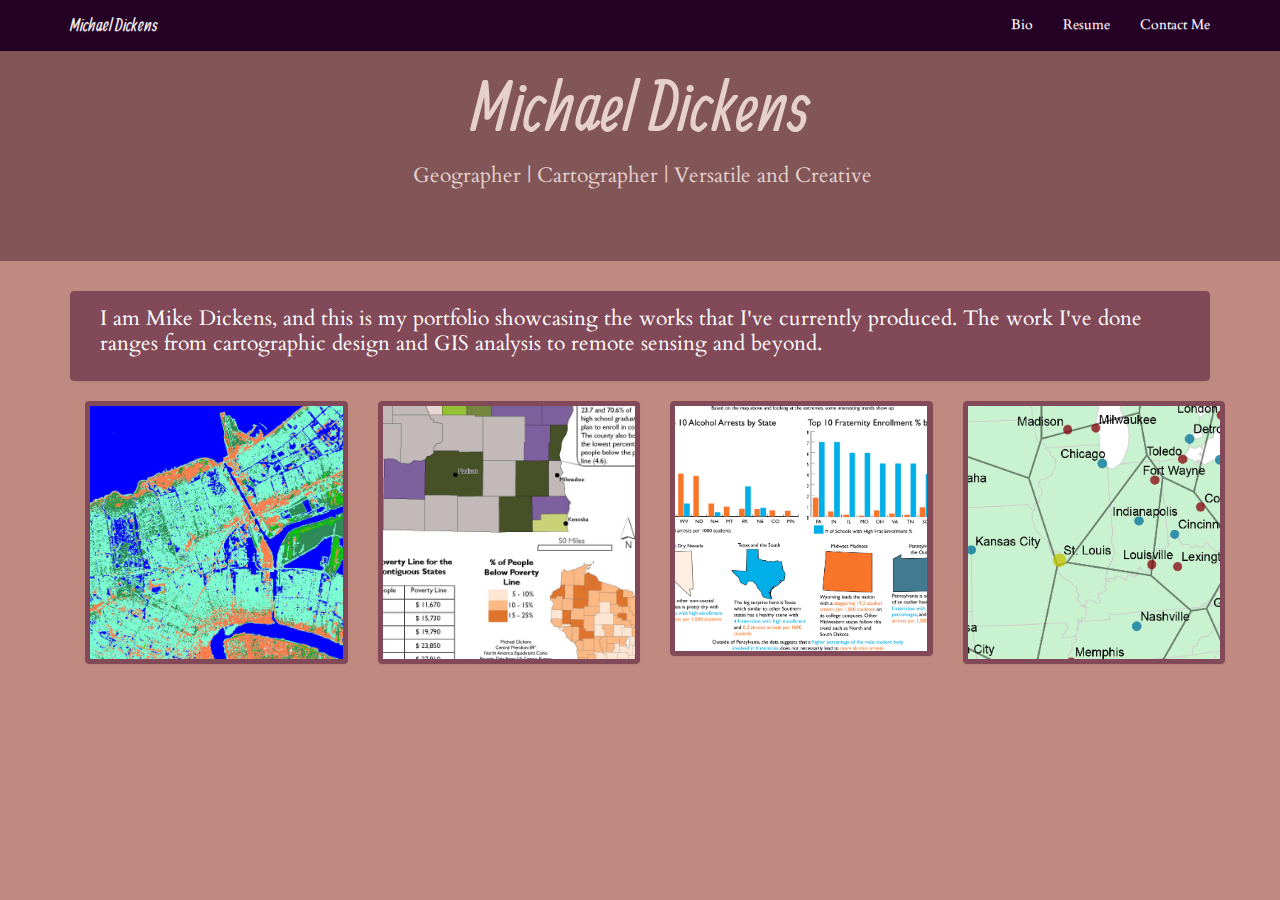
==== index.html @ cac533a3 "Sack revisions" ====
<!DOCTYPE html>
	<html lang="en">

		<head>
				<meta charset="utf-8">
				<meta name="viewport" content="width=device-width, initial-scale=1"/>
				<meta name="keywords" content="maps, cartography"/>
				<title>Michael Dickens</title>

				<link rel="stylesheet" href= "css/bootstrap.min.css">
				<link rel="stylesheet" href= "css/bootstrap-theme.min.css">
				
				<link href='http://fonts.googleapis.com/css?family=Allan:bold' rel='stylesheet' type='text/css'>
				<link href='http://fonts.googleapis.com/css?family=Cardo' rel='stylesheet' type='text/css'>

				<link rel="stylesheet" href= "css/style.css">

		</head>

		<body>
		
		<body>
		
		<nav class="navbar navbar-custom navbar-fixed-top main-navbar"> <!--Creates navbar-->
			<div class="container">
				<div class="navbar-header"> <!--Creates the navbar header-->
					<button type="button" class="navbar-toggle collapsed" data-toggle="collapse"
					data-target="#navbar" aria-expanded="false" aria-controls="navbar">
						<span class="sr-only">Toggle navigation</span> <!--Used for screen
						readers for accessibility-->
						<span class="glyphicon glyphicon-menu-hamburger"></span>
						<span class="menu">Menu</span>
					</button> <!--Hamburger button for smaller devices-->
					<a class="navbar-brand" href="index.html">Michael Dickens</a> <!--Your website
					brand name-->
				</div>
				<div id="navbar" class="collapse navbar-collapse"> <!--Links in navbar-->
				<ul class="nav navbar-nav navbar-right"> <!-- Unordered list for links on navbar -->
					<li><a href="about.html">Bio</a></li>
					<li><a href="resume.html">Resume</a></li>
					<li><a href="contact.html">Contact Me</a></li>
				</ul>
				</div> <!-- end .navbar-collapse -->
			</div> <!-- end .container -->
		</nav> <!-- end navigation bar -->

		<div class="jumbotron">
			<div class="container">
						<h2>Michael Dickens</h2>
						<p>Geographer | Cartographer | Versatile and Creative</p>
			</div>
		</div>

					<div class="container">
				<div class="row">
					<div class="col-md-12 col-xs-12">
						<div class="thumbnail portfolio-thumbnail">
							<p>
								I am Mike Dickens, and this is my portfolio showcasing the works that I've currently produced. The work I've done ranges from cartographic design and GIS analysis to remote sensing and beyond.
								</p>
							</div>
						</div>
				</div>

		<div class="container">
			<div class ="row">
				<div class="col-md-3" "col-xs-6">
					<div class="thumbnail portfolio-thumbnail">
						<a href="ML.html"> <img src="assets/ML.jpg" alt="Maximum Likihood Classification of New Orleans Post-Katrina"></img>
					</a>
					</div>
				</div>
				<div class="col-md-3" "col-xs-6">
					<div class="thumbnail portfolio-thumbnail">
						<a href="Fin.html">
						<img src="assets/Fin_Thumb.jpg"></img>
						</a>
					</div>
				</div>
				<div class="col-md-3" "col-xs-6">
					<div class="thumbnail portfolio-thumbnail">
					<a href="info.html">
						<img src="assets/info_t.jpg" alt="An Animal House?">
					</a>
					</div>
				</div>
				<div class="col-md-3" "col-xs-6">
					<div class="thumbnail portfolio-thumbnail">
					<a href="CPT.html">
						<img src="assets/CPT_Thumb.jpg" alt="A Hypothetical St. Louis to Los Angeles Relocation">
					</a>
					</div>
				</div>
			</div>
		</div>

		<script type="text/javascript" src="lib/jquery-1.11.3.js"></script>
		<script type="text/javascript" src="js/bootstrap.min.js"></script>

		</body>

	</html>
---- css/style.css ----
body {
    
    background-color: #c08a81;
}

h2{
 font-family: 'Allan', Helvetica, Arial, sans-serif;
 font-size: 70px;
 line-height: 75px;
 color: white;
 padding-left: 20px;
padding-right: 20px;
}

h3{
 font-family: 'Allan', Helvetica, Arial, sans-serif;
 font-size: 40px;
 line-height: 75px;
 color: white;
 padding-left: 20px;
padding-right: 20px;
}

p {
 font-family: 'Cardo', Georgia, Times, serif;
 font-size: 21px;
 line-height: 25px;
 color: white;
 padding-top: 10px;
 padding-bottom: 10px;
padding-left: 25px;
padding-right: 20px;
}

.navbar-custom{
	background-color: #260126;
}
.navbar-custom .navbar-nav > li > a {
    font-family: 'Cardo', Georgia, Times, serif;
    color:#fff;
}
.navbar-custom .navbar-nav > .active > a, .navbar-nav > .active > a:hover, .navbar-nav > .active > a:focus {
    color: #59323C;
    background-color: #59323C;
    }
.navbar-custom .navbar-brand {
	font-family: 'Allan', Helvetica, Arial, sans-serif;
    color:#eeeeee;
}

.index_txt {
 background-color: #824a59;
 border-color: #824a59;
 }

.portfolio-thumbnail {
 background-color: #824a59;
 border-color: #824a59;
 }

 .jumbotron {
  background-color: #59323C;
  text-align: center;
  color:#fff;
  opacity: 0.6;
 }
 .jumbotron h2 {
 	font-size: 70px;
 	color:#fff;
 }
.jumbotron h3 {
    font-size: 50px;
    color: #fff
    ;
}
 }
 .jumbotron p {
 	font-size: 24px;
 	color:#fff;
 }

 .menu{
    color:white;
 }
 .glyphicon-menu-hamburger{
    color:white;
 }
 .Resume-box {
 background-color: #824a59;
 border-color:#824a59;
 }

 .Resume-box h3{
    text-align: center;
    color: white;
    padding-bottom: 10px;
    padding-left: 5px;
    padding-right: 5px;
 }
 .Resume-box h4{
font-size: 24px;
color: white;
padding-bottom: 10px;
padding-left: 5px;
padding-right: 5px;
 }
 .Resume-box ul{
    font-size: 18px;
    color: white;
    padding-bottom: 10px;
 }
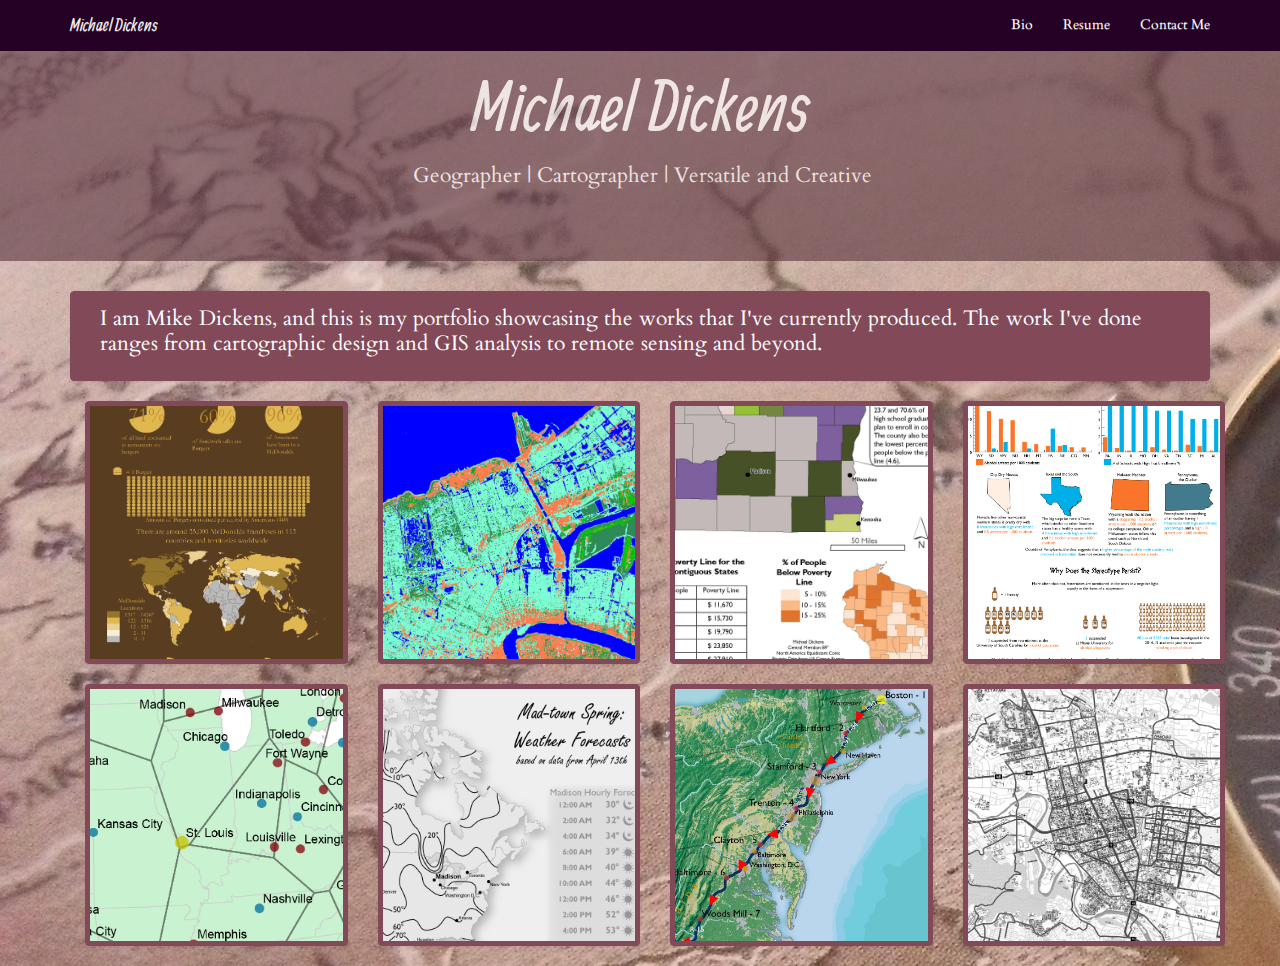
==== commit 789fdc41: "Added some things" ====
--- a/index.html
+++ b/index.html
@@ -61,9 +61,14 @@
 							</div>
 						</div>
 				</div>
-
 		<div class="container">
 			<div class ="row">
+				<div class="col-md-3" "col-xs-6">
+					<div class="thumbnail portfolio-thumbnail">
+						<a href="Burg.html"> <img src="assets/burg_thumb.png" alt="Burger Infographic"></img>
+						</a>
+					</div>
+				</div>
 				<div class="col-md-3" "col-xs-6">
 					<div class="thumbnail portfolio-thumbnail">
 						<a href="ML.html"> <img src="assets/ML.jpg" alt="Maximum Likihood Classification of New Orleans Post-Katrina"></img>
@@ -80,7 +85,7 @@
 				<div class="col-md-3" "col-xs-6">
 					<div class="thumbnail portfolio-thumbnail">
 					<a href="info.html">
-						<img src="assets/info_t.jpg" alt="An Animal House?">
+						<img src="assets/int.png" alt="An Animal House?">
 					</a>
 					</div>
 				</div>
@@ -91,6 +96,26 @@
 					</a>
 					</div>
 				</div>
+				<div class="col-md-3" "col-xs-6">
+					<div class="thumbnail portfolio-thumbnail">
+					<a href="weather.html">
+						<img src="assets/weather_thumb.jpg" alt="Mad-town Spring">
+					</a>
+					</div>
+				</div>
+			<div class="col-md-3" "col-xs-6">
+				<div class="thumbnail portfolio-thumbnail">
+					<a href="gabt.html">
+						<img src="assets/GABT_t.jpg" alt="Great American Burger Tour">
+					</a>
+				</div>
+			</div>
+			<div class="col-md-3" "col-xs-6">
+				<div class="thumbnail portfolio-thumbnail">
+					<a href="JJBA.html">
+						<img src="assets/JJBA_t.jpg" alt="JoJo's Bizzare Map">
+					</a>
+				</div>
 			</div>
 		</div>
 
--- a/css/style.css
+++ b/css/style.css
@@ -1,6 +1,6 @@
 body {
     
-    background-color: #c08a81;
+    background-image: url("bkg.jpg");
 }
 
 h2{
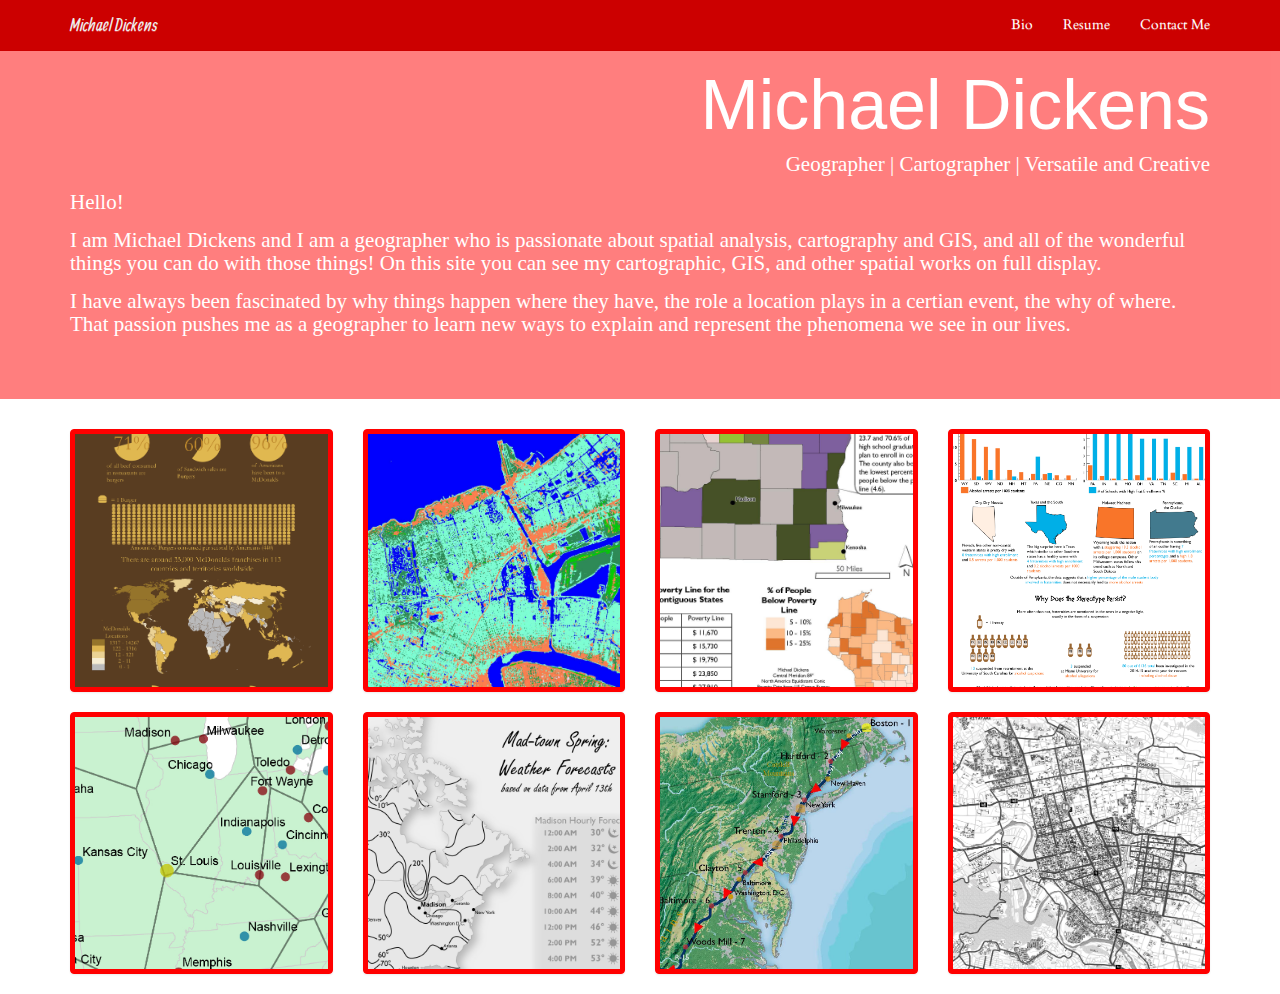
==== commit 4bc852c5: "Aesthetic improvements" ====
--- a/index.html
+++ b/index.html
@@ -49,18 +49,19 @@
 						<h2>Michael Dickens</h2>
 						<p>Geographer | Cartographer | Versatile and Creative</p>
 			</div>
+			<div class="container" align="left">
+							<p>
+								Hello!
+</p><p>
+								I am Michael Dickens and I am a geographer who is passionate about spatial analysis, cartography and GIS, and all of the wonderful things you can do with those things!
+								On this site you can see my cartographic, GIS, and other spatial works on full display.
+								</p>
+								<p>
+								I have always been fascinated by why things happen where they have, the role a location plays in a certian event, the why of where. That passion pushes me as a geographer to learn new ways to explain and represent the phenomena we see in our lives.
+								</p>
+			</div>
 		</div>
 
-					<div class="container">
-				<div class="row">
-					<div class="col-md-12 col-xs-12">
-						<div class="thumbnail portfolio-thumbnail">
-							<p>
-								I am Mike Dickens, and this is my portfolio showcasing the works that I've currently produced. The work I've done ranges from cartographic design and GIS analysis to remote sensing and beyond.
-								</p>
-							</div>
-						</div>
-				</div>
 		<div class="container">
 			<div class ="row">
 				<div class="col-md-3" "col-xs-6">
--- a/css/style.css
+++ b/css/style.css
@@ -1,48 +1,60 @@
 body {
     
-    background-image: url("bkg.jpg");
+    /* background-image: url("jj.jpg"); */
+    background-color: white
 }
 
 h2{
- font-family: 'Allan', Helvetica, Arial, sans-serif;
+ font-family: Century Gothic, sans-serif;
  font-size: 70px;
  line-height: 75px;
  color: white;
- padding-left: 20px;
-padding-right: 20px;
 }
 
-h3{
- font-family: 'Allan', Helvetica, Arial, sans-serif;
- font-size: 40px;
- line-height: 75px;
- color: white;
- padding-left: 20px;
-padding-right: 20px;
+h1 {
+    font-family: Garamond, Baskerville, 'Baskerville Old Face', 'Hoefler Text', 'Times New Roman', serif;
+    font-size: 23px;
+    font-style: normal;
+    font-variant: normal;
+    font-weight: 500;
+    line-height: 23px;
+    color: white;
 }
-
+h3 {
+    font-family: Garamond, Baskerville, 'Baskerville Old Face', 'Hoefler Text', 'Times New Roman', serif;
+    font-size: 17px;
+    font-style: normal;
+    font-variant: normal;
+    font-weight: 500;
+    line-height: 23px;
+    color: white;
+}
 p {
- font-family: 'Cardo', Georgia, Times, serif;
- font-size: 21px;
- line-height: 25px;
- color: white;
- padding-top: 10px;
- padding-bottom: 10px;
-padding-left: 25px;
-padding-right: 20px;
+    font-family: Garamond, Baskerville, 'Baskerville Old Face', 'Hoefler Text', 'Times New Roman', serif;
+    font-size: 23px;
+    font-style: normal;
+    font-variant: normal;
+    font-weight: 400;
+    line-height: 23px;
+    color: white;
 }
 
 .navbar-custom{
-	background-color: #260126;
+	background-color: #cc0000;
 }
 .navbar-custom .navbar-nav > li > a {
     font-family: 'Cardo', Georgia, Times, serif;
     color:#fff;
 }
-.navbar-custom .navbar-nav > .active > a, .navbar-nav > .active > a:hover, .navbar-nav > .active > a:focus {
-    color: #59323C;
-    background-color: #59323C;
-    }
+.navbar-custom .navbar-nav > li > a:hover,
+.navbar-custom .navbar-nav > li > a:focus {
+    color:  #260126;
+}
+
+.navbar-custom > a:hover{
+    background-color: #ff6666;
+}
+
 .navbar-custom .navbar-brand {
 	font-family: 'Allan', Helvetica, Arial, sans-serif;
     color:#eeeeee;
@@ -54,15 +66,19 @@
  }
 
 .portfolio-thumbnail {
- background-color: #824a59;
- border-color: #824a59;
+ background-color: red;
+ border-color: red;
  }
 
+.portfolio-thumbnail:hover{
+    background-color: #ff6666;
+    border-color: #ff6666;
+}
+
  .jumbotron {
-  background-color: #59323C;
-  text-align: center;
-  color:#fff;
-  opacity: 0.6;
+  background-color: red;
+  text-align: right;
+  opacity: 0.50;
  }
  .jumbotron h2 {
  	font-size: 70px;
@@ -86,13 +102,15 @@
     color:white;
  }
  .Resume-box {
- background-color: #824a59;
- border-color:#824a59;
+ background-color: red;
+ border-color:red;
  }
 
  .Resume-box h3{
+    font-size: 30px;
     text-align: center;
     color: white;
+    padding-top: 10px;
     padding-bottom: 10px;
     padding-left: 5px;
     padding-right: 5px;
@@ -100,7 +118,7 @@
  .Resume-box h4{
 font-size: 24px;
 color: white;
-padding-bottom: 10px;
+
 padding-left: 5px;
 padding-right: 5px;
  }
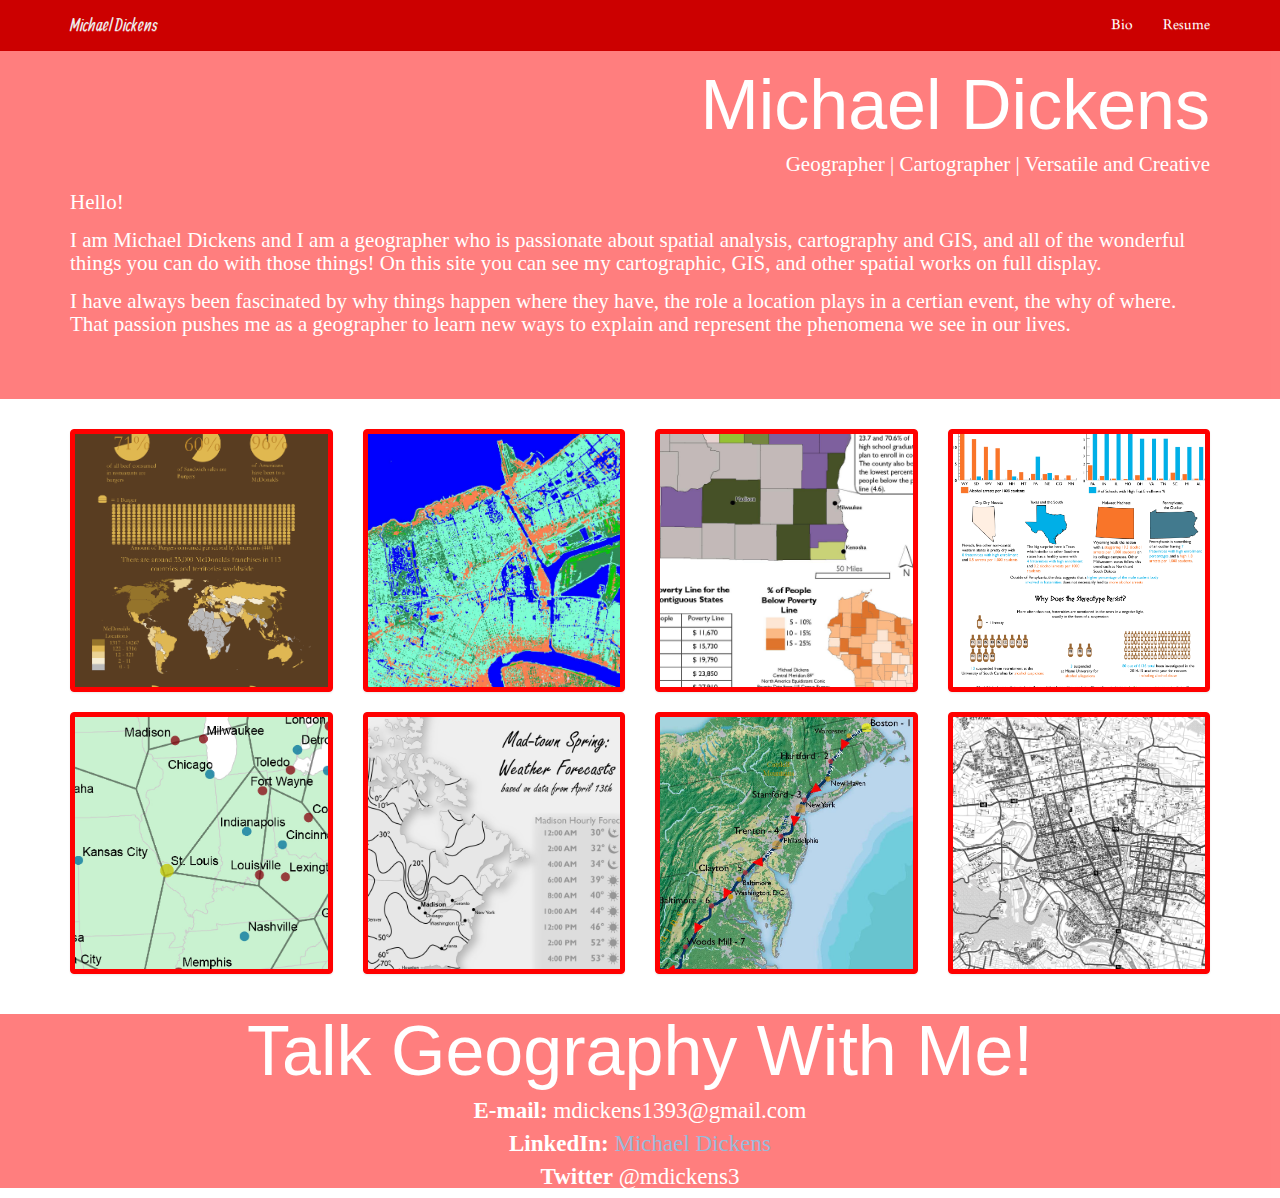
==== commit 8dfb2f36: "Pre-DL_meeting" ====
--- a/index.html
+++ b/index.html
@@ -9,7 +9,7 @@
 
 				<link rel="stylesheet" href= "css/bootstrap.min.css">
 				<link rel="stylesheet" href= "css/bootstrap-theme.min.css">
-				
+
 				<link href='http://fonts.googleapis.com/css?family=Allan:bold' rel='stylesheet' type='text/css'>
 				<link href='http://fonts.googleapis.com/css?family=Cardo' rel='stylesheet' type='text/css'>
 
@@ -18,9 +18,9 @@
 		</head>
 
 		<body>
-		
+
 		<body>
-		
+
 		<nav class="navbar navbar-custom navbar-fixed-top main-navbar"> <!--Creates navbar-->
 			<div class="container">
 				<div class="navbar-header"> <!--Creates the navbar header-->
@@ -38,7 +38,6 @@
 				<ul class="nav navbar-nav navbar-right"> <!-- Unordered list for links on navbar -->
 					<li><a href="about.html">Bio</a></li>
 					<li><a href="resume.html">Resume</a></li>
-					<li><a href="contact.html">Contact Me</a></li>
 				</ul>
 				</div> <!-- end .navbar-collapse -->
 			</div> <!-- end .container -->
@@ -119,10 +118,17 @@
 				</div>
 			</div>
 		</div>
+	</div>
+		<footer class = "footermain">
+				<h2>Talk Geography With Me!</h2>
+				<p> <strong>E-mail:</strong> mdickens1393@gmail.com </p>
+				<p> <strong>LinkedIn:</strong> <a href="https://www.linkedin.com/in/michael-dickens-a6059a78" > Michael Dickens </a></p>
+				<p><strong>Twitter</strong> @mdickens3</p>
+		</footer>
 
 		<script type="text/javascript" src="lib/jquery-1.11.3.js"></script>
 		<script type="text/javascript" src="js/bootstrap.min.js"></script>
 
 		</body>
 
-	</html>+	</html>
--- a/css/style.css
+++ b/css/style.css
@@ -1,5 +1,5 @@
 body {
-    
+
     /* background-image: url("jj.jpg"); */
     background-color: white
 }
@@ -70,6 +70,17 @@
  border-color: red;
  }
 
+
+.thumbnail img {
+ height: 100%;
+    width: 100%;
+}
+
+ .maincontain {
+  background-color: red;
+  border-color: red;
+  }
+
 .portfolio-thumbnail:hover{
     background-color: #ff6666;
     border-color: #ff6666;
@@ -93,6 +104,13 @@
  .jumbotron p {
  	font-size: 24px;
  	color:#fff;
+ }
+
+ .footermain{
+   background-color: red;
+   text-align: center;
+   opacity: 0.50;
+   width: 100%
  }
 
  .menu{
@@ -126,4 +144,4 @@
     font-size: 18px;
     color: white;
     padding-bottom: 10px;
- }+ }
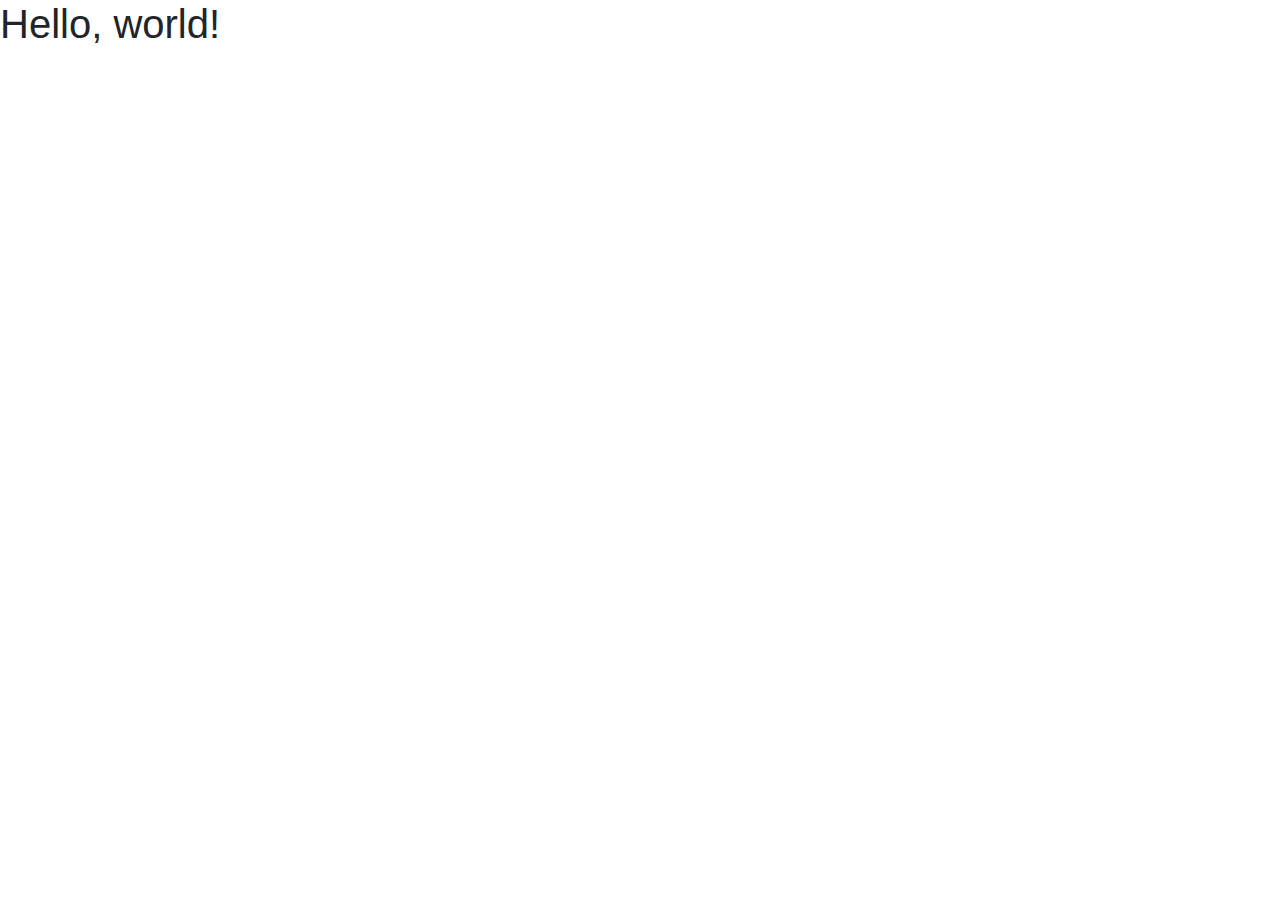
==== commit f7779a77: "Blow-up current web code" ====
--- a/index.html
+++ b/index.html
@@ -1,134 +1,22 @@
-<!DOCTYPE html>
-	<html lang="en">
+<!doctype html>
+<html lang="en">
+  <head>
+    <!-- Required meta tags -->
+    <meta charset="utf-8">
+    <meta name="viewport" content="width=device-width, initial-scale=1, shrink-to-fit=no">
 
-		<head>
-				<meta charset="utf-8">
-				<meta name="viewport" content="width=device-width, initial-scale=1"/>
-				<meta name="keywords" content="maps, cartography"/>
-				<title>Michael Dickens</title>
+    <!-- Bootstrap CSS -->
+    <link rel="stylesheet" href="https://maxcdn.bootstrapcdn.com/bootstrap/4.0.0/css/bootstrap.min.css" integrity="sha384-Gn5384xqQ1aoWXA+058RXPxPg6fy4IWvTNh0E263XmFcJlSAwiGgFAW/dAiS6JXm" crossorigin="anonymous">
 
-				<link rel="stylesheet" href= "css/bootstrap.min.css">
-				<link rel="stylesheet" href= "css/bootstrap-theme.min.css">
+    <title>Michael Dickens</title>
+  </head>
+  <body>
+    <h1>Hello, world!</h1>
 
-				<link href='http://fonts.googleapis.com/css?family=Allan:bold' rel='stylesheet' type='text/css'>
-				<link href='http://fonts.googleapis.com/css?family=Cardo' rel='stylesheet' type='text/css'>
-
-				<link rel="stylesheet" href= "css/style.css">
-
-		</head>
-
-		<body>
-
-		<body>
-
-		<nav class="navbar navbar-custom navbar-fixed-top main-navbar"> <!--Creates navbar-->
-			<div class="container">
-				<div class="navbar-header"> <!--Creates the navbar header-->
-					<button type="button" class="navbar-toggle collapsed" data-toggle="collapse"
-					data-target="#navbar" aria-expanded="false" aria-controls="navbar">
-						<span class="sr-only">Toggle navigation</span> <!--Used for screen
-						readers for accessibility-->
-						<span class="glyphicon glyphicon-menu-hamburger"></span>
-						<span class="menu">Menu</span>
-					</button> <!--Hamburger button for smaller devices-->
-					<a class="navbar-brand" href="index.html">Michael Dickens</a> <!--Your website
-					brand name-->
-				</div>
-				<div id="navbar" class="collapse navbar-collapse"> <!--Links in navbar-->
-				<ul class="nav navbar-nav navbar-right"> <!-- Unordered list for links on navbar -->
-					<li><a href="about.html">Bio</a></li>
-					<li><a href="resume.html">Resume</a></li>
-				</ul>
-				</div> <!-- end .navbar-collapse -->
-			</div> <!-- end .container -->
-		</nav> <!-- end navigation bar -->
-
-		<div class="jumbotron">
-			<div class="container">
-						<h2>Michael Dickens</h2>
-						<p>Geographer | Cartographer | Versatile and Creative</p>
-			</div>
-			<div class="container" align="left">
-							<p>
-								Hello!
-</p><p>
-								I am Michael Dickens and I am a geographer who is passionate about spatial analysis, cartography and GIS, and all of the wonderful things you can do with those things!
-								On this site you can see my cartographic, GIS, and other spatial works on full display.
-								</p>
-								<p>
-								I have always been fascinated by why things happen where they have, the role a location plays in a certian event, the why of where. That passion pushes me as a geographer to learn new ways to explain and represent the phenomena we see in our lives.
-								</p>
-			</div>
-		</div>
-
-		<div class="container">
-			<div class ="row">
-				<div class="col-md-3" "col-xs-6">
-					<div class="thumbnail portfolio-thumbnail">
-						<a href="Burg.html"> <img src="assets/burg_thumb.png" alt="Burger Infographic"></img>
-						</a>
-					</div>
-				</div>
-				<div class="col-md-3" "col-xs-6">
-					<div class="thumbnail portfolio-thumbnail">
-						<a href="ML.html"> <img src="assets/ML.jpg" alt="Maximum Likihood Classification of New Orleans Post-Katrina"></img>
-					</a>
-					</div>
-				</div>
-				<div class="col-md-3" "col-xs-6">
-					<div class="thumbnail portfolio-thumbnail">
-						<a href="Fin.html">
-						<img src="assets/Fin_Thumb.jpg"></img>
-						</a>
-					</div>
-				</div>
-				<div class="col-md-3" "col-xs-6">
-					<div class="thumbnail portfolio-thumbnail">
-					<a href="info.html">
-						<img src="assets/int.png" alt="An Animal House?">
-					</a>
-					</div>
-				</div>
-				<div class="col-md-3" "col-xs-6">
-					<div class="thumbnail portfolio-thumbnail">
-					<a href="CPT.html">
-						<img src="assets/CPT_Thumb.jpg" alt="A Hypothetical St. Louis to Los Angeles Relocation">
-					</a>
-					</div>
-				</div>
-				<div class="col-md-3" "col-xs-6">
-					<div class="thumbnail portfolio-thumbnail">
-					<a href="weather.html">
-						<img src="assets/weather_thumb.jpg" alt="Mad-town Spring">
-					</a>
-					</div>
-				</div>
-			<div class="col-md-3" "col-xs-6">
-				<div class="thumbnail portfolio-thumbnail">
-					<a href="gabt.html">
-						<img src="assets/GABT_t.jpg" alt="Great American Burger Tour">
-					</a>
-				</div>
-			</div>
-			<div class="col-md-3" "col-xs-6">
-				<div class="thumbnail portfolio-thumbnail">
-					<a href="JJBA.html">
-						<img src="assets/JJBA_t.jpg" alt="JoJo's Bizzare Map">
-					</a>
-				</div>
-			</div>
-		</div>
-	</div>
-		<footer class = "footermain">
-				<h2>Talk Geography With Me!</h2>
-				<p> <strong>E-mail:</strong> mdickens1393@gmail.com </p>
-				<p> <strong>LinkedIn:</strong> <a href="https://www.linkedin.com/in/michael-dickens-a6059a78" > Michael Dickens </a></p>
-				<p><strong>Twitter</strong> @mdickens3</p>
-		</footer>
-
-		<script type="text/javascript" src="lib/jquery-1.11.3.js"></script>
-		<script type="text/javascript" src="js/bootstrap.min.js"></script>
-
-		</body>
-
-	</html>
+    <!-- Optional JavaScript -->
+    <!-- jQuery first, then Popper.js, then Bootstrap JS -->
+    <script src="https://code.jquery.com/jquery-3.2.1.slim.min.js" integrity="sha384-KJ3o2DKtIkvYIK3UENzmM7KCkRr/rE9/Qpg6aAZGJwFDMVNA/GpGFF93hXpG5KkN" crossorigin="anonymous"></script>
+    <script src="https://cdnjs.cloudflare.com/ajax/libs/popper.js/1.12.9/umd/popper.min.js" integrity="sha384-ApNbgh9B+Y1QKtv3Rn7W3mgPxhU9K/ScQsAP7hUibX39j7fakFPskvXusvfa0b4Q" crossorigin="anonymous"></script>
+    <script src="https://maxcdn.bootstrapcdn.com/bootstrap/4.0.0/js/bootstrap.min.js" integrity="sha384-JZR6Spejh4U02d8jOt6vLEHfe/JQGiRRSQQxSfFWpi1MquVdAyjUar5+76PVCmYl" crossorigin="anonymous"></script>
+  </body>
+</html>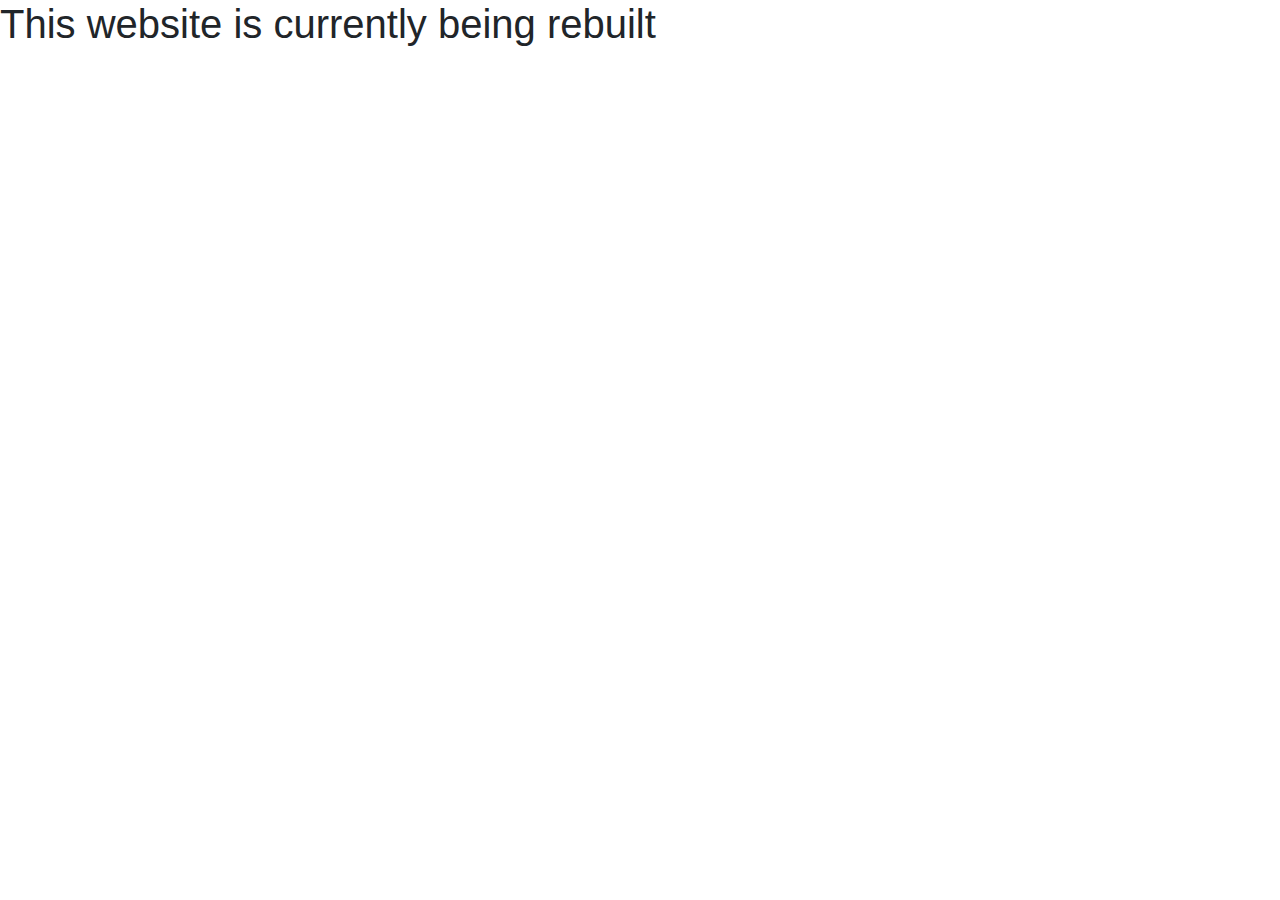
==== commit 37e8cb32: "Update index.html" ====
--- a/index.html
+++ b/index.html
@@ -11,7 +11,7 @@
     <title>Michael Dickens</title>
   </head>
   <body>
-    <h1>Hello, world!</h1>
+    <h1>This website is currently being rebuilt</h1>
 
     <!-- Optional JavaScript -->
     <!-- jQuery first, then Popper.js, then Bootstrap JS -->
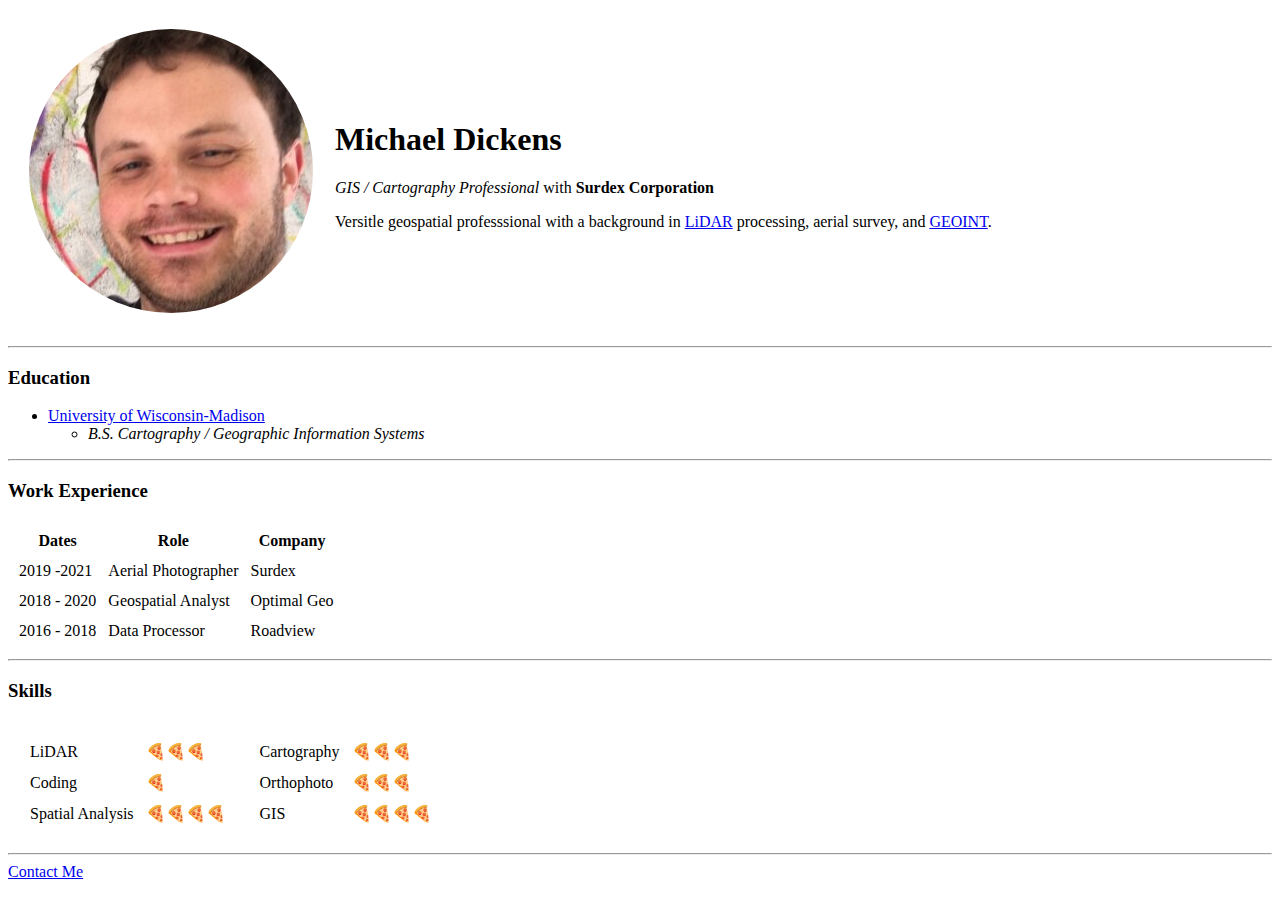
==== commit c16abfcc: "initial CV website" ====
--- a/index.html
+++ b/index.html
@@ -1,22 +1,96 @@
-<!doctype html>
+<!DOCTYPE html>
 <html lang="en">
-  <head>
-    <!-- Required meta tags -->
-    <meta charset="utf-8">
-    <meta name="viewport" content="width=device-width, initial-scale=1, shrink-to-fit=no">
 
-    <!-- Bootstrap CSS -->
-    <link rel="stylesheet" href="https://maxcdn.bootstrapcdn.com/bootstrap/4.0.0/css/bootstrap.min.css" integrity="sha384-Gn5384xqQ1aoWXA+058RXPxPg6fy4IWvTNh0E263XmFcJlSAwiGgFAW/dAiS6JXm" crossorigin="anonymous">
+<head>
+    <meta charset="UTF-8">
+    <meta http-equiv="X-UA-Compatible" content="IE=edge">
+    <meta name="viewport" content="width=device-width, initial-scale=1.0">
+    <title>Mike's Homepage</title>
+</head>
 
-    <title>Michael Dickens</title>
-  </head>
-  <body>
-    <h1>This website is currently being rebuilt</h1>
+<body>
+    <table cellspacing="20">
+        <tr>
+            <td><img src="MikeyD.jpg" alt="It me Mikey D"></td>
+            <td><h1> Michael Dickens </h1>
+            <p> <em>GIS / Cartography Professional</em> with <strong>Surdex Corporation</strong></p>
+            <p>Versitle geospatial professsional with a background in <a href="https://en.wikipedia.org/wiki/Lidar">LiDAR</a> processing, aerial survey, and <a href = "https://en.wikipedia.org/wiki/Geospatial_intelligence">GEOINT</a>. </p></td>
+        </tr>
+    </table>
+    <hr>
 
-    <!-- Optional JavaScript -->
-    <!-- jQuery first, then Popper.js, then Bootstrap JS -->
-    <script src="https://code.jquery.com/jquery-3.2.1.slim.min.js" integrity="sha384-KJ3o2DKtIkvYIK3UENzmM7KCkRr/rE9/Qpg6aAZGJwFDMVNA/GpGFF93hXpG5KkN" crossorigin="anonymous"></script>
-    <script src="https://cdnjs.cloudflare.com/ajax/libs/popper.js/1.12.9/umd/popper.min.js" integrity="sha384-ApNbgh9B+Y1QKtv3Rn7W3mgPxhU9K/ScQsAP7hUibX39j7fakFPskvXusvfa0b4Q" crossorigin="anonymous"></script>
-    <script src="https://maxcdn.bootstrapcdn.com/bootstrap/4.0.0/js/bootstrap.min.js" integrity="sha384-JZR6Spejh4U02d8jOt6vLEHfe/JQGiRRSQQxSfFWpi1MquVdAyjUar5+76PVCmYl" crossorigin="anonymous"></script>
-  </body>
-</html>+    <h3>Education</h3>
+    <ul>
+        <li> <a href="https://wisc.edu">University of Wisconsin-Madison</a></li>
+        <ul>
+            <li><em>B.S. Cartography / Geographic Information Systems</em></li>
+        </ul>
+    </ul>
+    <hr>
+    <h3>Work Experience</h3>
+    
+    <table cellspacing="10">
+        <thead>
+            <th>Dates</th>
+            <th>Role</th>
+            <th>Company</th>
+        </thead>
+        <tr>
+            <td>2019 -2021</td>
+            <td>Aerial Photographer</td>
+            <td>Surdex</td>            
+        </tr>
+        <tr>
+            <td>2018 - 2020</td>
+            <td>Geospatial Analyst</td>
+            <td>Optimal Geo</td>
+        </tr>
+        <tr>
+            <td>2016 - 2018</td>
+            <td>Data Processor</td>
+            <td>Roadview</td>             
+        </tr>
+    </table>
+    <hr>
+    <h3>Skills</h3>
+    <table cellspacing="10">
+        <tr>
+            <td>
+                <table cellspacing="10">
+                    <tr>
+                        <td>LiDAR</td>
+                        <td>🍕🍕🍕</td>
+                    </tr>
+                    <tr>       
+                        <td>Coding</td>
+                        <td>🍕</td>
+                    </tr>
+                    <tr>
+                        <td>Spatial Analysis</td>
+                        <td>🍕🍕🍕🍕</td>
+                    </tr>
+                </table>
+            </td>
+            <td>
+                <table cellspacing="10">
+                    <tr>
+                        <td>Cartography</td>
+                        <td>🍕🍕🍕</td>
+                    </tr>
+                    <tr>
+                        <td>Orthophoto</td>
+                        <td>🍕🍕🍕</td>
+                    </tr>
+                    <tr>
+                        <td>GIS</td>
+                        <td>🍕🍕🍕🍕</td>
+                    </tr>
+                </table>
+            </td>
+        </tr>
+    </table>
+    <hr>
+    <a href="contact.html">Contact Me</a>
+</body>
+
+</html>
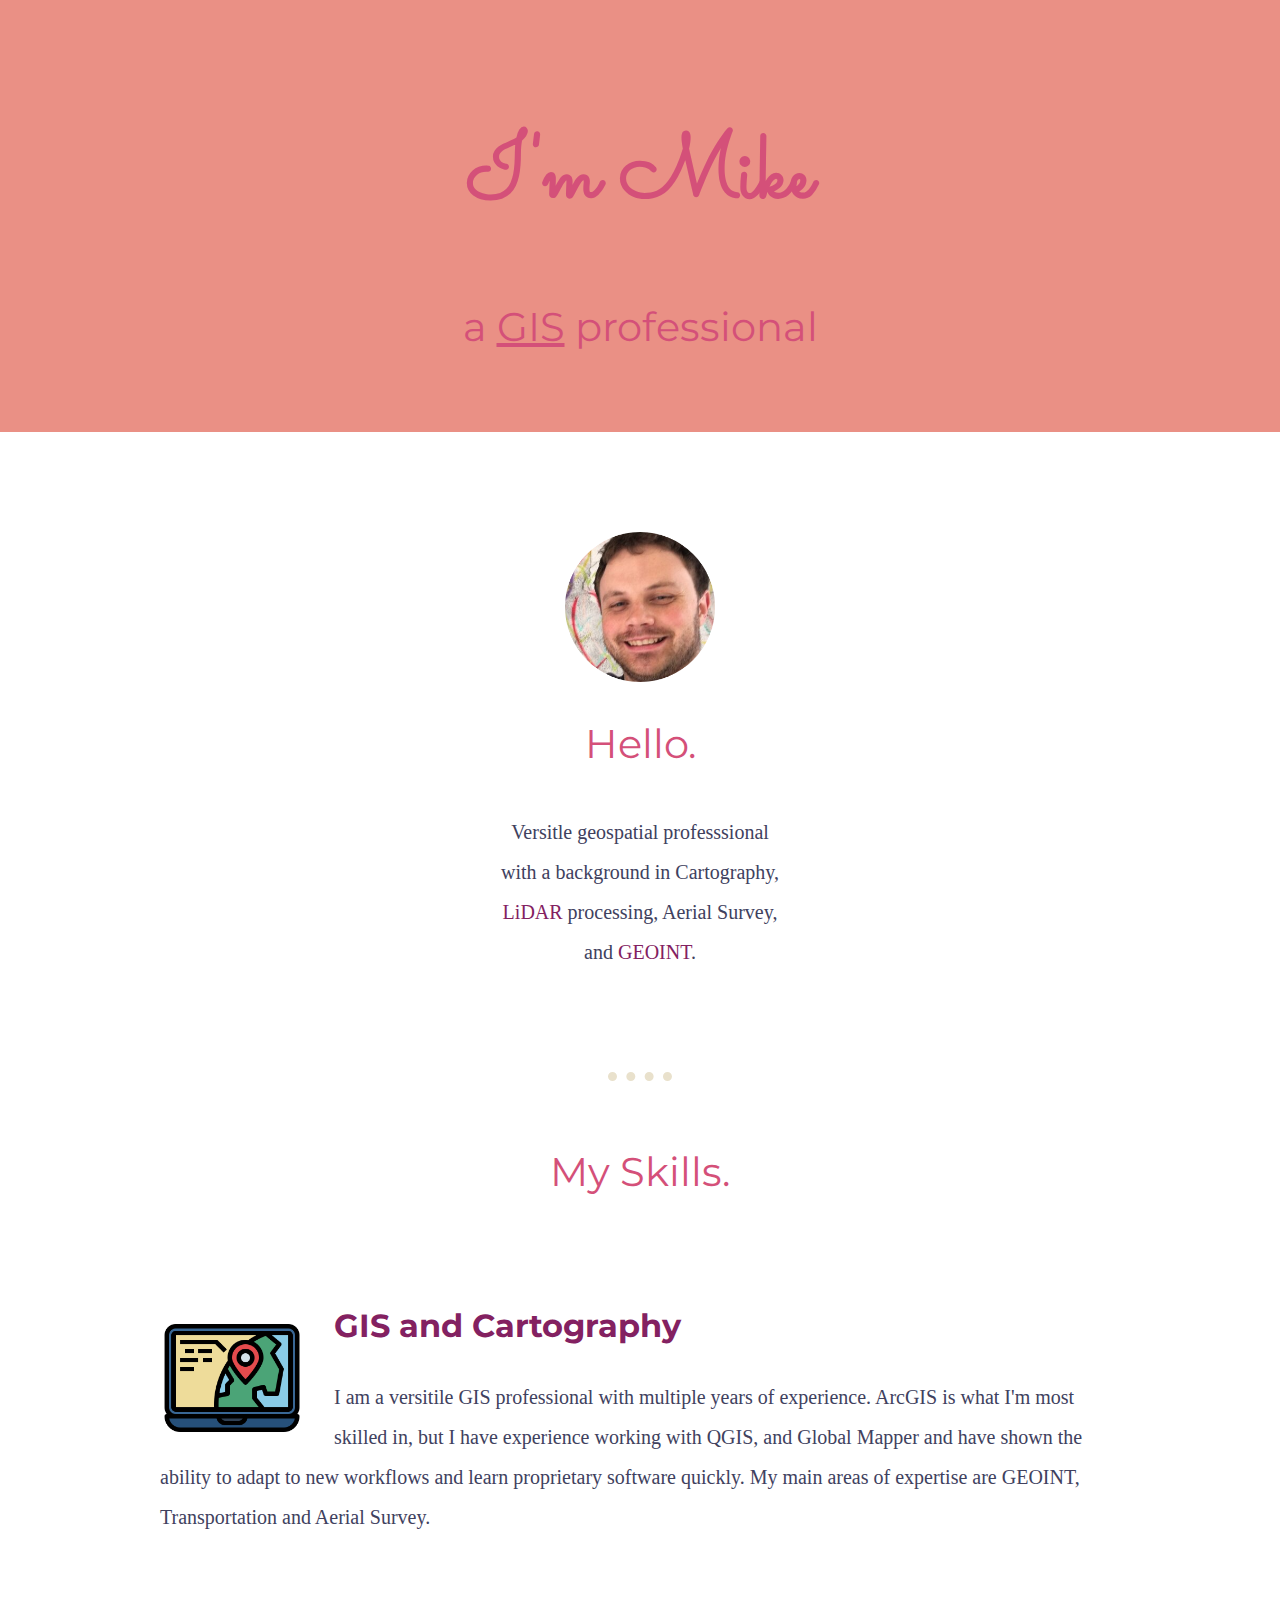
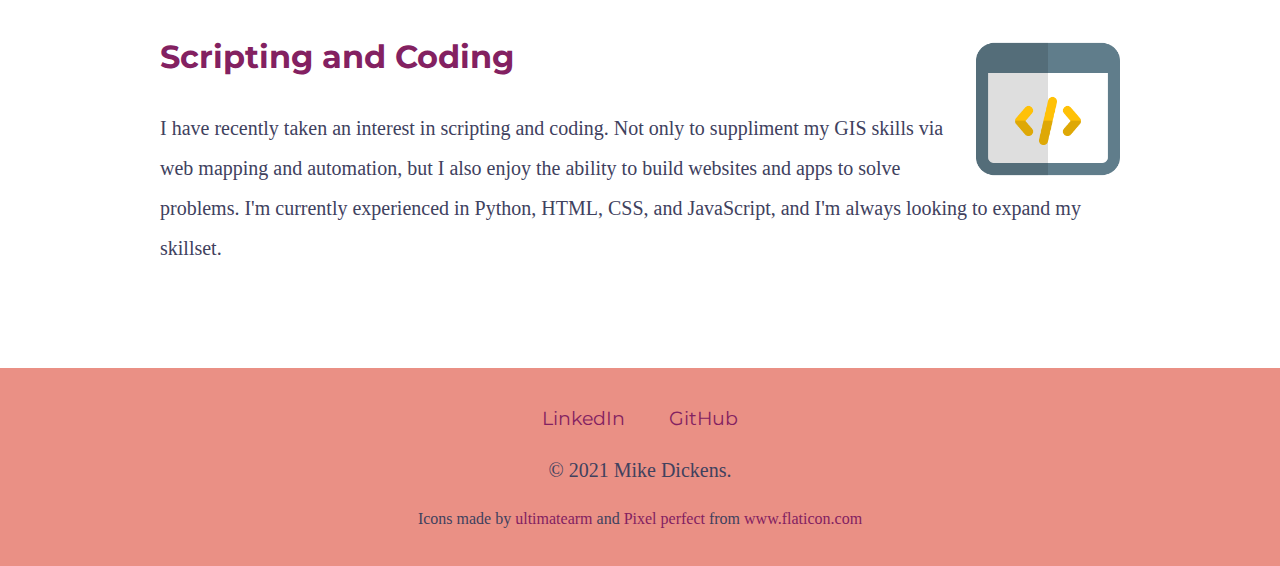
==== commit 9618efc2: "a more respectable website" ====
--- a/index.html
+++ b/index.html
@@ -1,96 +1,103 @@
 <!DOCTYPE html>
 <html lang="en">
+  <head>
+    <meta charset="UTF-8" />
+    <meta http-equiv="X-UA-Compatible" content="IE=edge" />
+    <meta name="viewport" content="width=device-width, initial-scale=1.0" />
+    <title>Michael Dickens</title>
+    <link rel="stylesheet" href="css/styles.css" />
+    <link rel="icon" href="favicon.ico" />
+    <link
+      href="https://fonts.googleapis.com/css2?family=EB+Garamond&family=Montserrat&family=Sacramento&display=swap"
+      rel="stylesheet"
+    />
+  </head>
 
-<head>
-    <meta charset="UTF-8">
-    <meta http-equiv="X-UA-Compatible" content="IE=edge">
-    <meta name="viewport" content="width=device-width, initial-scale=1.0">
-    <title>Mike's Homepage</title>
-</head>
+  <body>
+    <div class="top-container">
+      <h1>I'm Mike</h1>
+      <span class="pro"
+        ><h2>a <span class="GIS">GIS</span> professional</h2></span
+      >
+    </div>
+    <!--
+    <div class="navbar">
+      <a class="bar-text" href="index.html">
+        <div class="bar-button">
+          <h3>Home</h3>
+        </div>
+      </a>
+      <a class="bar-text" href="index.html">
+        <div class="bar-button">
+          <h3>Resume</h3>
+        </div>
+      </a>
 
-<body>
-    <table cellspacing="20">
-        <tr>
-            <td><img src="MikeyD.jpg" alt="It me Mikey D"></td>
-            <td><h1> Michael Dickens </h1>
-            <p> <em>GIS / Cartography Professional</em> with <strong>Surdex Corporation</strong></p>
-            <p>Versitle geospatial professsional with a background in <a href="https://en.wikipedia.org/wiki/Lidar">LiDAR</a> processing, aerial survey, and <a href = "https://en.wikipedia.org/wiki/Geospatial_intelligence">GEOINT</a>. </p></td>
-        </tr>
-    </table>
-    <hr>
-
-    <h3>Education</h3>
-    <ul>
-        <li> <a href="https://wisc.edu">University of Wisconsin-Madison</a></li>
-        <ul>
-            <li><em>B.S. Cartography / Geographic Information Systems</em></li>
-        </ul>
-    </ul>
-    <hr>
-    <h3>Work Experience</h3>
-    
-    <table cellspacing="10">
-        <thead>
-            <th>Dates</th>
-            <th>Role</th>
-            <th>Company</th>
-        </thead>
-        <tr>
-            <td>2019 -2021</td>
-            <td>Aerial Photographer</td>
-            <td>Surdex</td>            
-        </tr>
-        <tr>
-            <td>2018 - 2020</td>
-            <td>Geospatial Analyst</td>
-            <td>Optimal Geo</td>
-        </tr>
-        <tr>
-            <td>2016 - 2018</td>
-            <td>Data Processor</td>
-            <td>Roadview</td>             
-        </tr>
-    </table>
-    <hr>
-    <h3>Skills</h3>
-    <table cellspacing="10">
-        <tr>
-            <td>
-                <table cellspacing="10">
-                    <tr>
-                        <td>LiDAR</td>
-                        <td>🍕🍕🍕</td>
-                    </tr>
-                    <tr>       
-                        <td>Coding</td>
-                        <td>🍕</td>
-                    </tr>
-                    <tr>
-                        <td>Spatial Analysis</td>
-                        <td>🍕🍕🍕🍕</td>
-                    </tr>
-                </table>
-            </td>
-            <td>
-                <table cellspacing="10">
-                    <tr>
-                        <td>Cartography</td>
-                        <td>🍕🍕🍕</td>
-                    </tr>
-                    <tr>
-                        <td>Orthophoto</td>
-                        <td>🍕🍕🍕</td>
-                    </tr>
-                    <tr>
-                        <td>GIS</td>
-                        <td>🍕🍕🍕🍕</td>
-                    </tr>
-                </table>
-            </td>
-        </tr>
-    </table>
-    <hr>
-    <a href="contact.html">Contact Me</a>
-</body>
-
+      <a class="bar-text" href="index.html">
+        <div class="bar-button">
+          <h3>Maps</h3>
+        </div>
+      </a>
+    </div>
+    -->
+    <div class="middle-container">
+      <div class="profile">
+        <img class="me" src="images/MikeyD.jpg" alt="It me MikeyD" />
+        <h2>Hello.</h2>
+        <p class="intro">
+          Versitle geospatial professsional with a background in Cartography,
+          <a href="https://en.wikipedia.org/wiki/Lidar">LiDAR</a> processing,
+          Aerial Survey, and
+          <a href="https://en.wikipedia.org/wiki/Geospatial_intelligence"
+            >GEOINT</a
+          >.
+        </p>
+      </div>
+      <hr style="margin-bottom: 66.8px" />
+      <div class="skills">
+        <h2>My Skills.</h2>
+        <div class="skill-row">
+          <img
+            class="skill-img"
+            src="images/planet.png"
+            alt="GIS/Cartography"
+          />
+          <h3>GIS and Cartography</h3>
+          <p>
+            I am a versitile GIS professional with multiple years of experience. ArcGIS is what I'm most skilled in,
+            but I have experience working with QGIS, and Global Mapper and have shown the ability to adapt to new workflows and learn
+            proprietary software quickly. My main areas of expertise are GEOINT, Transportation and Aerial Survey.
+          </p>
+        </div>
+        <div class="skill-row">
+          <img
+            class="skill-img2"
+            src="images/web-programming.png"
+            alt="Scripting"
+          />
+          <h3>Scripting and Coding</h3>
+          <p>
+            I have recently taken an interest in scripting and coding. Not only to suppliment my GIS skills via web mapping and automation,
+            but I also enjoy the ability to build websites and apps to solve problems. I'm currently experienced in Python, HTML, CSS, and JavaScript,
+            and I'm always looking to expand my skillset.
+          </p>
+        </div>
+      </div>
+    </div>
+    <div class="bottom-container">
+      <a class="footer-link" href="https://www.linkedin.com/in/dickenscartgis"
+        >LinkedIn</a
+      >
+      <a class="footer-link" href="github.com/michael-dickens"> GitHub</a>
+      <p>© 2021 Mike Dickens.</p>
+      <div>
+        Icons made by <a href="" title="ultimatearm">ultimatearm</a> and
+        <a href="https://icon54.com/" title="Pixel perfect">Pixel perfect</a>
+        from
+        <a href="https://www.flaticon.com/" title="Flaticon"
+          >www.flaticon.com</a
+        >
+      </div>
+    </div>
+  </body>
 </html>
--- a/css/styles.css
+++ b/css/styles.css
@@ -0,0 +1,158 @@
+/*COLOR PALETTES 
+#E9E1CC
+#EA9085
+#D45079
+#832161
+*/
+
+/*
+div{
+    background-color: #EA9085;
+}
+*/
+
+body {
+  color: #40415e;
+  margin: 0px;
+  text-align: center;
+  font-family: "Garamond", serif;
+}
+
+.footer-link {
+  font-family: "Montserrat", sans-serif;
+  color: #832161;
+  font-size: 1.17rem;
+  text-decoration: none;
+  padding: 20px 20px 20px 20px;
+}
+
+h1 {
+  margin: 50px auto 0 auto;
+  font-family: "Sacramento", cursive;
+  font-size: 5.625rem;
+  color: #d45079;
+  line-height: 2;
+}
+
+h2 {
+  font-family: "Montserrat", sans-serif;
+  font-size: 2.5rem;
+  color: #d45079;
+  font-weight: normal;
+  padding-bottom: 10px;
+}
+
+h3 {
+  font-size: 2rem ;
+  font-family: "Montserrat", sans-serif;
+  color: #832161;
+}
+
+p {
+  font-size: 1.25rem;
+  line-height: 2;
+}
+
+a {
+  color: #832161;
+  text-decoration: none;
+}
+
+a:hover{
+  color:#E9E1CC
+}
+
+.bar-text {
+  color: #832161;
+  font-family: "Montserrat", sans-serif;
+  font-size: 1.17rem;
+  text-decoration: none;
+}
+
+.GIS {
+  text-decoration: underline;
+}
+
+hr {
+  border-style: dotted none none none;
+  width: 5%;
+  border-width: 9px;
+  border-color: #e9e1cc;
+}
+
+.top-container {
+  background-color: #ea9085;
+  position: relative;
+  padding: 3% 0%;
+}
+
+.navbar {
+  position: fixed;
+  object-fit: cover;
+  width: 100px;
+  bottom: 40%;
+}
+
+.Bar {
+  border-style: inset, none, none, none;
+  border-color: #ea9085;
+  margin: 0;
+}
+.bar-button {
+  background-color: #d45079;
+  object-fit: cover;
+}
+
+.profile {
+  width: 75%;
+  margin: 100px auto 100px auto;
+}
+
+.bottom-container {
+  background-color: #ea9085;
+  padding: 3%
+}
+
+.top-cloud {
+  position: absolute;
+  right: 300px;
+  top: 50px;
+}
+
+.bot-cloud {
+  position: absolute;
+  left: 300px;
+  bottom: 300px;
+}
+
+.me {
+  object-fit: cover;
+  height: 150px;
+}
+
+.skill-row {
+  width: 75%;
+  margin: 100px auto 100px auto;
+  text-align: left;
+}
+
+.skill-img {
+  width: 15%;
+  float: left;
+  padding-right: 30px;
+}
+
+.skill-img2 {
+  width: 15%;
+  float: right;
+  padding-left: 30px;
+}
+
+.pro {
+  font-weight: normal;
+}
+
+.intro{
+  width: 30%;
+  margin: auto;
+}
